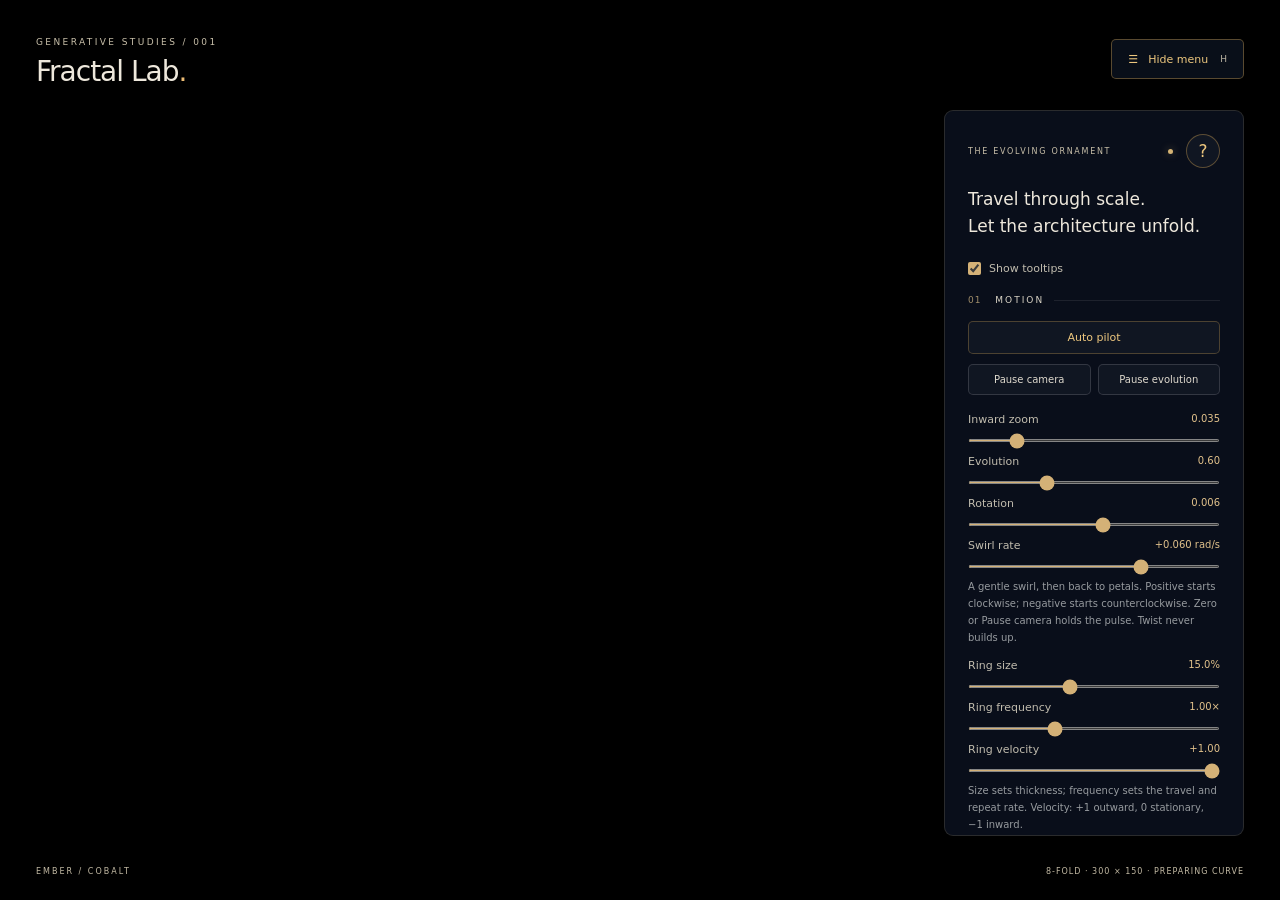
==== index.html @ a9dd4f30 "Publish offline Fractal Lab with temporary swirl pulses" ====
<!doctype html>
<html lang="en">
  <head>
    <meta charset="UTF-8" />
    <meta name="viewport" content="width=device-width, initial-scale=1.0" />
    <meta name="theme-color" content="#080d1b" />
    <link rel="icon" type="image/svg+xml" href="./icons/icon.svg" />
    <link rel="apple-touch-icon" href="./icons/icon-180.png" />
    <link rel="manifest" href="./manifest.webmanifest" />
    <meta name="apple-mobile-web-app-title" content="Fractal Lab" />
    <title>Fractal Lab — Ornamental studies</title>
    <script type="module" crossorigin src="./assets/index-C3SEgs8l.js"></script>
    <link rel="stylesheet" crossorigin href="./assets/index-BmqQsfCo.css">
  </head>
  <body>
    <canvas id="art" aria-label="Animated recursive ornamental artwork"></canvas>
    <header class="masthead">
      <div><span class="eyebrow">Generative studies / 001</span><h1>Fractal Lab<span class="title-dot">.</span></h1></div>
      <button id="toggle-panel" type="button" aria-controls="controls" aria-expanded="true"><span aria-hidden="true">☰</span><span id="menu-toggle-label">Hide menu</span><kbd>H</kbd></button>
    </header>
    <aside id="controls" aria-label="Artwork controls">
      <div class="panel-heading"><span class="eyebrow">The evolving ornament</span><div class="panel-tools"><span class="live-dot" aria-hidden="true"></span><button id="math-help" type="button" class="math-help-button" aria-label="Open the math guide" aria-haspopup="dialog" aria-controls="math-guide">?</button></div></div>
      <p class="intro">Travel through scale.<br />Let the architecture unfold.</p>
      <label class="tooltip-preference" for="tooltips-enabled"><input id="tooltips-enabled" type="checkbox" checked /> Show tooltips</label>
      <fieldset>
        <legend>01 <span>Motion</span></legend>
        <button id="auto-pilot" class="auto-pilot" aria-pressed="false">Auto pilot</button>
        <p id="motion-control-note" class="note" hidden>Auto pilot controls zoom, rotation, Swirl rate, evolution, curve parameters, Warp, Edge weave, and ring settings. Stop it to edit those values. Fractal mode, depth, repetitions, and symmetry stay adjustable.</p>
        <div class="button-pair"><button id="camera-pause" aria-pressed="false">Pause camera</button><button id="evolution-pause" aria-pressed="false">Pause evolution</button></div>
        <label for="zoom-speed">Inward zoom <output id="zoom-speed-value"></output></label>
        <input id="zoom-speed" type="range" min="0" max="0.2" step="0.001" value="0.035" />
        <label for="evolution-speed">Evolution <output id="evolution-speed-value"></output></label>
        <input id="evolution-speed" type="range" min="0" max="2" step="0.01" value="0.6" />
        <label for="rotation-speed">Rotation <output id="rotation-speed-value"></output></label>
        <input id="rotation-speed" type="range" min="-0.08" max="0.08" step="0.001" value="0.006" />
        <label for="whirlpool-speed">Swirl rate <output id="whirlpool-speed-value"></output></label>
        <input id="whirlpool-speed" type="range" min="-0.15" max="0.15" step="0.001" value="0.06" aria-describedby="whirlpool-note" />
        <p class="note" id="whirlpool-note">A gentle swirl, then back to petals. Positive starts clockwise; negative starts counterclockwise. Zero or Pause camera holds the pulse. Twist never builds up.</p>
        <label for="ring-size">Ring size <output id="ring-size-value"></output></label>
        <input id="ring-size" type="range" min="0.05" max="0.3" step="0.001" value="0.15" />
        <label for="ring-frequency">Ring frequency <output id="ring-frequency-value"></output></label>
        <input id="ring-frequency" type="range" min="0.25" max="2.5" step="0.01" value="1" />
        <label for="ring-velocity">Ring velocity <output id="ring-velocity-value"></output></label>
        <input id="ring-velocity" type="range" min="-1" max="1" step="0.01" value="1" aria-describedby="ring-note" />
        <p class="note" id="ring-note">Size sets thickness; frequency sets the travel and repeat rate. Velocity: +1 outward, 0 stationary, −1 inward.</p>
      </fieldset>
      <fieldset>
        <legend>02 <span>Structure</span></legend>
        <label for="fractal-mode">Fractal mode</label>
        <select id="fractal-mode" aria-describedby="fractal-mode-note"></select>
        <p class="note" id="fractal-mode-note"></p>
        <label for="curve-parameter"><span id="curve-parameter-label">Bend angle</span><output id="curve-parameter-value"></output></label>
        <input id="curve-parameter" type="range" min="15" max="50" step="any" value="45" aria-describedby="curve-parameter-note" />
        <p class="note" id="curve-parameter-note"></p>
        <label for="symmetry">Symmetry <output id="symmetry-value"></output></label>
        <input id="symmetry" type="range" min="3" max="16" step="1" value="8" />
        <label for="layers">Fractal depth <output id="layers-value"></output></label>
        <input id="layers" type="range" min="1" max="4" step="1" value="4" aria-describedby="structure-note" />
        <label for="repetitions">Motif repetitions <output id="repetitions-value"></output></label>
        <input id="repetitions" type="range" min="1" max="7" step="1" value="3" aria-describedby="structure-note" />
        <p class="note" id="structure-note">Depth replaces curve segments. Repetitions adds smaller copies of the motif.</p>
        <label for="edge-weave">Edge weave <output id="edge-weave-value"></output></label>
        <input id="edge-weave" type="range" min="0" max="1" step="0.01" value="1" />
        <label for="warp">Warp <output id="warp-value"></output></label>
        <input id="warp" type="range" min="0" max="1" step="0.01" value="0.3" />
        <div class="seed-row"><label for="seed">World seed</label><input id="seed" type="number" min="0" max="999999" step="1" value="104729" /></div>
      </fieldset>
      <fieldset>
        <legend>03 <span>Palette cycle</span></legend>
        <button id="palette-pause" aria-pressed="false">Pause colors</button>
        <p class="note" id="palette-status">Ember / Cobalt</p>
        <label for="palette-hold">Hold each palette <output id="palette-hold-value"></output></label>
        <input id="palette-hold" type="range" min="2" max="60" step="1" value="20" />
        <label for="palette-blend">Blend duration <output id="palette-blend-value"></output></label>
        <input id="palette-blend" type="range" min="2" max="30" step="1" value="8" />
      </fieldset>
      <details>
        <summary>Coordinates & rendering</summary>
        <p class="note">Pause a clock to revisit an exact coordinate. Seed changes select a new world.</p>
        <label for="zoom-position">Log zoom</label><input id="zoom-position" type="number" min="0" max="1000" step="0.01" value="0" />
        <label for="evolution-position">Evolution time</label><input id="evolution-position" type="number" min="0" max="100000" step="0.1" value="0" />
        <label for="ripple-position">Ripple time</label><input id="ripple-position" type="number" min="-100000" max="100000" step="0.1" value="0" />
        <label for="palette-position">Palette position</label><input id="palette-position" type="number" min="0" max="100000" step="0.01" value="0" />
        <label for="rotation-position">Rotation (radians)</label><input id="rotation-position" type="number" min="-1000" max="1000" step="0.01" value="0" />
        <label for="whirlpool-position">Swirl phase (radians)</label><input id="whirlpool-position" type="number" min="-100000" max="100000" step="0.01" value="0" />
        <label for="quality">Render scale</label><select id="quality"><option value="0.75">Economy · 75%</option><option value="1">Standard · 100%</option><option value="1.5" selected>Fine · 150%</option></select>
      </details>
      <div class="footer-actions"><button id="reset">Reset study</button><button id="fullscreen">Fullscreen ↗</button></div>
      <p class="note" id="offline-status" role="status">Preparing offline copy…</p>
      <p class="key-hints"><kbd>Space</kbd> pause all <span>·</span> <kbd>H</kbd> hide <span>·</span> <kbd>F</kbd> fullscreen</p>
    </aside>
    <footer class="caption"><span id="palette-caption">EMBER / COBALT</span><span id="status" role="status">Starting renderer…</span></footer>
    <div id="error" role="alert" hidden><h2>Unable to render</h2><p id="error-message"></p></div>
  </body>
</html>
---- assets/index-BmqQsfCo.css ----
:root{color-scheme:dark;font-family:Segoe UI,system-ui,sans-serif;color:#eee8dc;background:#080d1b;font-synthesis:none}*{box-sizing:border-box}body{margin:0}canvas{position:fixed;top:0;right:0;bottom:0;left:0;width:100%;height:100%;display:block}button,input,select{font:inherit}button{cursor:pointer;color:#dfdace;border:1px solid #ffffff25;background:#141b27b3;padding:9px 12px;border-radius:5px;font-size:11px}button:hover{border-color:#cbb780a0;background:#26303c}button[aria-pressed=true]{color:#edc77e;border-color:#a98649}:focus-visible{outline:2px solid #e6bf7c;outline-offset:4px}.masthead{position:fixed;inset:30px 36px auto;display:flex;justify-content:space-between;align-items:center;pointer-events:none}.masthead button{pointer-events:auto;background:#0c1420c9}#toggle-panel{display:inline-flex;align-items:center;gap:10px;min-height:40px;padding:10px 16px;color:#edc77e;border-color:#a9864980}.eyebrow{font-size:9px;text-transform:uppercase;letter-spacing:2.4px;color:#c8bfa9}h1{font-size:28px;margin:6px 0 0;font-weight:400;letter-spacing:-1px}.title-dot{color:#edbc74}#controls{position:fixed;right:36px;top:110px;bottom:64px;width:300px;max-height:780px;overflow-y:auto;padding:23px;border:1px solid #d8c29228;border-radius:9px;background:#0a101dea;-webkit-backdrop-filter:blur(18px);backdrop-filter:blur(18px);scrollbar-width:thin;scrollbar-color:#5b5543 transparent}.panel-heading{display:flex;align-items:center;justify-content:space-between}.panel-heading .eyebrow{font-size:8px;letter-spacing:1.7px}.live-dot{width:5px;height:5px;border-radius:50%;background:#d6b475;box-shadow:0 0 8px #d6b47577}.intro{font-size:17px;font-weight:300;line-height:1.6;margin:18px 0 22px}fieldset{margin:0 0 20px;padding:16px 0 0;border:0;border-top:1px solid #ffffff16}legend{padding:0 10px 0 0;font-size:9px;letter-spacing:1px;color:#a18e6a}legend span{margin-left:10px;color:#dad4c6;text-transform:uppercase;letter-spacing:2px}label{display:flex;justify-content:space-between;font-size:11px;color:#c1bcae;margin-top:13px}label.has-help{cursor:help}.tooltip-preference{justify-content:flex-start;align-items:center;gap:8px;margin:0 0 20px;cursor:pointer}.tooltip-preference input{margin:0;accent-color:#d4b177}.parameter-tooltip{position:fixed;z-index:10;width:max-content;max-width:min(280px,calc(100vw - 16px));padding:10px 12px;border:1px solid #a9864980;border-radius:6px;background:#111b2b;color:#eee8dc;box-shadow:0 6px 24px #0008;font-size:11px;line-height:1.6;overflow-wrap:break-word}output{color:#e1c18b;font-size:10px;font-variant-numeric:tabular-nums}input[type=range]{width:100%;height:3px;margin:13px 0 3px;display:block;accent-color:#d4b177;cursor:pointer}.button-pair{display:flex;gap:7px;margin-bottom:18px}.button-pair button{flex:1;padding:9px 4px;font-size:10px}.auto-pilot{width:100%;margin-bottom:10px;color:#edc77e;border-color:#a9864966}.auto-pilot[aria-pressed=true]{background:#5b4426;border-color:#edc77e}input[type=number],select{width:100%;margin-top:8px;padding:8px 9px;border:1px solid #ffffff24;border-radius:4px;color:#e4c796;background:#ffffff05;font-size:11px;font-variant-numeric:tabular-nums}select option{color:#e4c796;background:#141b27}.seed-row{display:flex;align-items:center;justify-content:space-between;margin-top:14px}.seed-row label{margin:0}.seed-row input{width:106px;margin:0}details{border-top:1px solid #ffffff16;padding-top:15px}summary{cursor:pointer;font-size:10px;color:#b8b3a8}.note{font-size:10px;line-height:1.7;color:#979b9f}.footer-actions{display:flex;justify-content:space-between;margin-top:22px;gap:10px}.footer-actions button{flex:1;font-size:10px}.key-hints{font-size:8px;color:#8f949b;margin:17px 0 0;text-align:center;white-space:nowrap}.key-hints span{margin:0 3px}kbd{font-family:inherit;font-size:9px;color:#bcb5a4}.masthead kbd{margin-left:2px}.caption{position:fixed;inset:auto 36px 24px;display:flex;justify-content:space-between;font-size:8px;letter-spacing:2px;color:#c3baa4;pointer-events:none;text-shadow:0 1px 5px #000}#status{text-align:right;letter-spacing:1px}#palette-caption{max-width:60%;overflow:hidden;white-space:nowrap;text-overflow:ellipsis}[hidden]{display:none!important}#error{position:fixed;left:50%;top:50%;transform:translate(-50%,-50%);width:min(90vw,580px);padding:30px;background:#131b2b;border:1px solid #e1b872;border-radius:8px}#error p{white-space:pre-wrap;overflow-wrap:anywhere;font-size:13px;line-height:1.7}@media(max-width:650px){.masthead{inset:20px 20px auto}h1{font-size:24px}.eyebrow{font-size:7px}#controls{right:20px;top:95px;bottom:52px;width:min(280px,calc(100vw - 40px));padding:19px}.caption{inset:auto 20px 18px;font-size:7px;letter-spacing:1px}}.panel-tools{display:flex;align-items:center;gap:13px}.math-help-button{width:34px;height:34px;padding:0;border-radius:50%;border-color:#a9864980;color:#edc77e;font-size:17px}.math-guide{--math-gold: #e7bf78;--math-blue: #7eadd8;--math-grid: #ffffff1c;width:min(880px,calc(100vw - 32px));max-height:calc(100dvh - 32px);padding:0;border:1px solid #a9864970;border-radius:12px;color:#ddd9ce;background:#0e1727;box-shadow:0 24px 100px #0009}.math-guide[open]{display:flex;flex-direction:column}.math-guide::backdrop{background:#020712d9;-webkit-backdrop-filter:blur(5px);backdrop-filter:blur(5px)}.math-guide-header{display:flex;justify-content:space-between;align-items:center;gap:20px;flex:none;padding:25px 32px 23px;border-bottom:1px solid #ffffff18}.math-guide-header h2{margin:8px 0 0;font-size:clamp(22px,4vw,32px);font-weight:400;letter-spacing:-.8px}.math-guide-close{flex:none;width:38px;height:38px;padding:0;font-size:26px;line-height:1}.math-guide-content{min-height:0;overflow-y:auto;overscroll-behavior:contain;padding:26px 32px 36px;font-size:14px;line-height:1.8;scrollbar-width:thin;scrollbar-color:#6c5b3c transparent}.math-guide-content p{margin:0 0 15px}.math-guide-content .math-guide-lead{font:25px/1.4 Georgia,serif;color:#f0e8d6}.math-guide-note{color:#a4afbd;font-size:12px}.math-guide-nav{display:flex;flex-wrap:wrap;gap:8px;margin:24px 0 28px}.math-guide-nav a{padding:5px 10px;border:1px solid #ffffff22;border-radius:20px;color:#d9c08d;font-size:11px;text-decoration:none}.math-guide-nav a:hover{background:#ffffff0a;border-color:#a9864980}.math-guide-section{scroll-margin-top:20px;margin:0 0 30px;padding:28px 0 0;border-top:1px solid #ffffff18}.math-guide-section h3{margin:10px 0 15px;color:#f0e8d6;font-size:23px;line-height:1.4;font-weight:400}.math-guide-section strong{color:#edcf98;font-weight:500}.math-guide code{padding:2px 4px;border-radius:3px;background:#ffffff08;color:#e7cf9d;font-size:.9em;overflow-wrap:anywhere}.math-formula{margin:18px 0;padding:15px 18px;border-left:2px solid #a98649;background:#ffffff04;color:#edcf98;font:18px/1.7 Georgia,serif;overflow-wrap:anywhere}.math-figure{margin:20px auto;padding:18px;border:1px solid #ffffff18;border-radius:8px;background:#080f1d;max-width:360px}.math-figure-wide{max-width:540px}.math-figure svg{display:block;width:100%;height:auto;max-height:270px}.math-figure figcaption{margin-top:12px;color:#9caaba;font-size:11px;line-height:1.7}.math-figure label{margin:9px 0 0;color:#ddd4c1;font-size:12px}.math-figure input[type=range]{height:18px;margin:7px 0 10px}.math-legend{display:flex;flex-wrap:wrap;gap:14px}.math-key-gold{color:var(--math-gold)}.math-key-blue{color:var(--math-blue)}.math-diagram-grid{fill:none;stroke:var(--math-grid);stroke-width:1}.math-diagram-curve{fill:none;stroke:var(--math-gold);stroke-width:1.8;stroke-linecap:round;stroke-linejoin:round}.math-diagram-blue{stroke:var(--math-blue)}.math-diagram-point{fill:var(--math-gold)}.math-diagram-text{fill:#97a7b9;font:11px Segoe UI,sans-serif}.math-weave-figures{display:grid;grid-template-columns:1fr 1fr;gap:14px}.math-weave-figures .math-figure{width:100%;margin:8px 0 20px;padding:12px}.math-control-link{padding:7px 0;border:0;color:var(--math-gold);background:transparent;font-size:12px;text-align:left}.math-control-link:hover{background:transparent;color:#ffe2a9;text-decoration:underline}.math-details{margin:18px 0 12px;padding:13px 16px;border:1px solid #ffffff18;border-radius:5px}.math-details summary{color:#d9c08d;font-size:12px}.math-details p{margin:14px 0 0}.math-guide-experiment{margin-bottom:0}@media(max-width:550px){.math-guide{width:calc(100vw - 16px);max-height:calc(100dvh - 16px);border-radius:8px}.math-guide-header{padding:19px 18px;gap:10px}.math-guide-content{padding:21px 18px 28px;font-size:13px}.math-guide-section h3{font-size:21px}.math-formula{padding:12px;font-size:16px}.math-figure{padding:12px}}
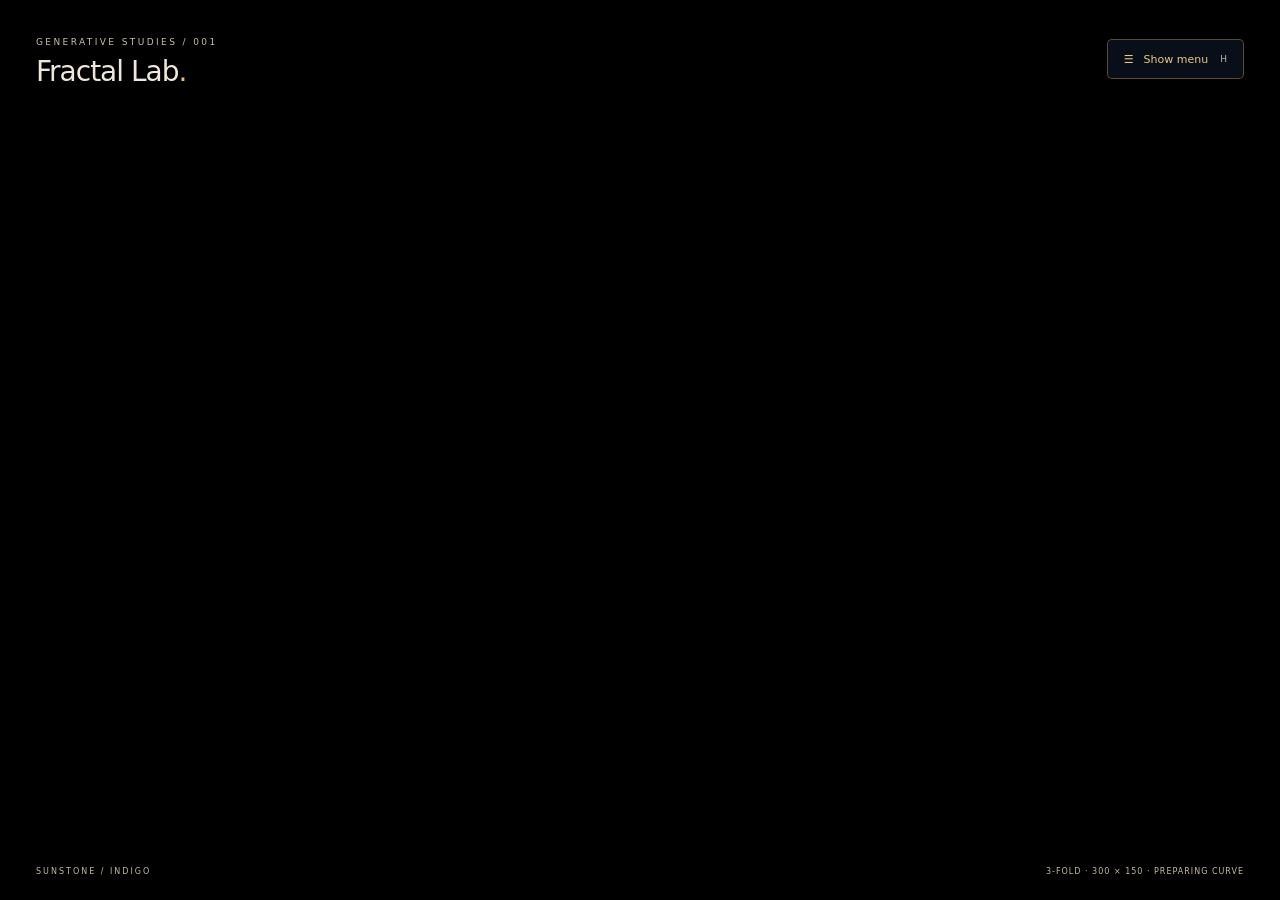
==== commit 293c89af: "Publish randomized startup and twenty shuffled color themes" ====
--- a/index.html
+++ b/index.html
@@ -1,5 +1,5 @@
 <!doctype html>
-<html lang="en">
+<html data-fractal-build="e21e4a3209cf354b" lang="en">
   <head>
     <meta charset="UTF-8" />
     <meta name="viewport" content="width=device-width, initial-scale=1.0" />
@@ -9,23 +9,23 @@
     <link rel="manifest" href="./manifest.webmanifest" />
     <meta name="apple-mobile-web-app-title" content="Fractal Lab" />
     <title>Fractal Lab — Ornamental studies</title>
-    <script type="module" crossorigin src="./assets/index-C3SEgs8l.js"></script>
-    <link rel="stylesheet" crossorigin href="./assets/index-BmqQsfCo.css">
+    <script type="module" crossorigin src="./assets/index-C9cMikE-.js"></script>
+    <link rel="stylesheet" crossorigin href="./assets/index-BWIgulho.css">
   </head>
   <body>
     <canvas id="art" aria-label="Animated recursive ornamental artwork"></canvas>
     <header class="masthead">
       <div><span class="eyebrow">Generative studies / 001</span><h1>Fractal Lab<span class="title-dot">.</span></h1></div>
-      <button id="toggle-panel" type="button" aria-controls="controls" aria-expanded="true"><span aria-hidden="true">☰</span><span id="menu-toggle-label">Hide menu</span><kbd>H</kbd></button>
+      <button id="toggle-panel" type="button" aria-controls="controls" aria-expanded="false"><span aria-hidden="true">☰</span><span id="menu-toggle-label">Show menu</span><kbd>H</kbd></button>
     </header>
-    <aside id="controls" aria-label="Artwork controls">
+    <aside id="controls" aria-label="Artwork controls" hidden>
       <div class="panel-heading"><span class="eyebrow">The evolving ornament</span><div class="panel-tools"><span class="live-dot" aria-hidden="true"></span><button id="math-help" type="button" class="math-help-button" aria-label="Open the math guide" aria-haspopup="dialog" aria-controls="math-guide">?</button></div></div>
       <p class="intro">Travel through scale.<br />Let the architecture unfold.</p>
       <label class="tooltip-preference" for="tooltips-enabled"><input id="tooltips-enabled" type="checkbox" checked /> Show tooltips</label>
       <fieldset>
         <legend>01 <span>Motion</span></legend>
-        <button id="auto-pilot" class="auto-pilot" aria-pressed="false">Auto pilot</button>
-        <p id="motion-control-note" class="note" hidden>Auto pilot controls zoom, rotation, Swirl rate, evolution, curve parameters, Warp, Edge weave, and ring settings. Stop it to edit those values. Fractal mode, depth, repetitions, and symmetry stay adjustable.</p>
+        <button id="auto-pilot" class="auto-pilot" aria-pressed="true">Stop auto pilot</button>
+        <p id="motion-control-note" class="note">Auto pilot controls zoom, rotation, Swirl rate, evolution, curve parameters, Warp, Edge weave, and ring settings. Stop it to edit those values. Fractal mode, depth, repetitions, and symmetry stay adjustable.</p>
         <div class="button-pair"><button id="camera-pause" aria-pressed="false">Pause camera</button><button id="evolution-pause" aria-pressed="false">Pause evolution</button></div>
         <label for="zoom-speed">Inward zoom <output id="zoom-speed-value"></output></label>
         <input id="zoom-speed" type="range" min="0" max="0.2" step="0.001" value="0.035" />
@@ -57,7 +57,7 @@
         <label for="layers">Fractal depth <output id="layers-value"></output></label>
         <input id="layers" type="range" min="1" max="4" step="1" value="4" aria-describedby="structure-note" />
         <label for="repetitions">Motif repetitions <output id="repetitions-value"></output></label>
-        <input id="repetitions" type="range" min="1" max="7" step="1" value="3" aria-describedby="structure-note" />
+        <input id="repetitions" type="range" min="1" max="7" step="1" value="6" aria-describedby="structure-note" />
         <p class="note" id="structure-note">Depth replaces curve segments. Repetitions adds smaller copies of the motif.</p>
         <label for="edge-weave">Edge weave <output id="edge-weave-value"></output></label>
         <input id="edge-weave" type="range" min="0" max="1" step="0.01" value="1" />
@@ -68,7 +68,7 @@
       <fieldset>
         <legend>03 <span>Palette cycle</span></legend>
         <button id="palette-pause" aria-pressed="false">Pause colors</button>
-        <p class="note" id="palette-status">Ember / Cobalt</p>
+        <p class="note" id="palette-status">Choosing palette…</p>
         <label for="palette-hold">Hold each palette <output id="palette-hold-value"></output></label>
         <input id="palette-hold" type="range" min="2" max="60" step="1" value="20" />
         <label for="palette-blend">Blend duration <output id="palette-blend-value"></output></label>
@@ -87,9 +87,10 @@
       </details>
       <div class="footer-actions"><button id="reset">Reset study</button><button id="fullscreen">Fullscreen ↗</button></div>
       <p class="note" id="offline-status" role="status">Preparing offline copy…</p>
+      <p class="app-update"><a id="update-app" href="/refresh.html">Check for updates</a><span id="app-version"></span></p>
       <p class="key-hints"><kbd>Space</kbd> pause all <span>·</span> <kbd>H</kbd> hide <span>·</span> <kbd>F</kbd> fullscreen</p>
     </aside>
-    <footer class="caption"><span id="palette-caption">EMBER / COBALT</span><span id="status" role="status">Starting renderer…</span></footer>
+    <footer class="caption"><span id="palette-caption">CHOOSING PALETTE…</span><span id="status" role="status">Starting renderer…</span></footer>
     <div id="error" role="alert" hidden><h2>Unable to render</h2><p id="error-message"></p></div>
   </body>
 </html>
--- a/assets/index-BWIgulho.css
+++ b/assets/index-BWIgulho.css
@@ -0,0 +1 @@
+:root{color-scheme:dark;font-family:Segoe UI,system-ui,sans-serif;color:#eee8dc;background:#080d1b;font-synthesis:none}*{box-sizing:border-box}body{margin:0}canvas{position:fixed;top:0;right:0;bottom:0;left:0;width:100%;height:100%;display:block}button,input,select{font:inherit}button{cursor:pointer;color:#dfdace;border:1px solid #ffffff25;background:#141b27b3;padding:9px 12px;border-radius:5px;font-size:11px}button:hover{border-color:#cbb780a0;background:#26303c}button[aria-pressed=true]{color:#edc77e;border-color:#a98649}:focus-visible{outline:2px solid #e6bf7c;outline-offset:4px}.masthead{position:fixed;inset:30px 36px auto;display:flex;justify-content:space-between;align-items:center;pointer-events:none}.masthead button{pointer-events:auto;background:#0c1420c9}#toggle-panel{display:inline-flex;align-items:center;gap:10px;min-height:40px;padding:10px 16px;color:#edc77e;border-color:#a9864980}.eyebrow{font-size:9px;text-transform:uppercase;letter-spacing:2.4px;color:#c8bfa9}h1{font-size:28px;margin:6px 0 0;font-weight:400;letter-spacing:-1px}.title-dot{color:#edbc74}#controls{position:fixed;right:36px;top:110px;bottom:64px;width:300px;max-height:780px;overflow-y:auto;padding:23px;border:1px solid #d8c29228;border-radius:9px;background:#0a101dea;-webkit-backdrop-filter:blur(18px);backdrop-filter:blur(18px);scrollbar-width:thin;scrollbar-color:#5b5543 transparent}.panel-heading{display:flex;align-items:center;justify-content:space-between}.panel-heading .eyebrow{font-size:8px;letter-spacing:1.7px}.live-dot{width:5px;height:5px;border-radius:50%;background:#d6b475;box-shadow:0 0 8px #d6b47577}.intro{font-size:17px;font-weight:300;line-height:1.6;margin:18px 0 22px}fieldset{margin:0 0 20px;padding:16px 0 0;border:0;border-top:1px solid #ffffff16}legend{padding:0 10px 0 0;font-size:9px;letter-spacing:1px;color:#a18e6a}legend span{margin-left:10px;color:#dad4c6;text-transform:uppercase;letter-spacing:2px}label{display:flex;justify-content:space-between;font-size:11px;color:#c1bcae;margin-top:13px}label.has-help{cursor:help}.tooltip-preference{justify-content:flex-start;align-items:center;gap:8px;margin:0 0 20px;cursor:pointer}.tooltip-preference input{margin:0;accent-color:#d4b177}.parameter-tooltip{position:fixed;z-index:10;width:max-content;max-width:min(280px,calc(100vw - 16px));padding:10px 12px;border:1px solid #a9864980;border-radius:6px;background:#111b2b;color:#eee8dc;box-shadow:0 6px 24px #0008;font-size:11px;line-height:1.6;overflow-wrap:break-word}output{color:#e1c18b;font-size:10px;font-variant-numeric:tabular-nums}input[type=range]{width:100%;height:3px;margin:13px 0 3px;display:block;accent-color:#d4b177;cursor:pointer}.button-pair{display:flex;gap:7px;margin-bottom:18px}.button-pair button{flex:1;padding:9px 4px;font-size:10px}.auto-pilot{width:100%;margin-bottom:10px;color:#edc77e;border-color:#a9864966}.auto-pilot[aria-pressed=true]{background:#5b4426;border-color:#edc77e}input[type=number],select{width:100%;margin-top:8px;padding:8px 9px;border:1px solid #ffffff24;border-radius:4px;color:#e4c796;background:#ffffff05;font-size:11px;font-variant-numeric:tabular-nums}select option{color:#e4c796;background:#141b27}.seed-row{display:flex;align-items:center;justify-content:space-between;margin-top:14px}.seed-row label{margin:0}.seed-row input{width:106px;margin:0}details{border-top:1px solid #ffffff16;padding-top:15px}summary{cursor:pointer;font-size:10px;color:#b8b3a8}.note{font-size:10px;line-height:1.7;color:#979b9f}.footer-actions{display:flex;justify-content:space-between;margin-top:22px;gap:10px}.footer-actions button{flex:1;font-size:10px}.app-update{display:flex;align-items:center;justify-content:space-between;gap:8px;font-size:10px;color:#979b9f}.app-update a{color:#e1c18b;text-underline-offset:3px}.key-hints{font-size:8px;color:#8f949b;margin:17px 0 0;text-align:center;white-space:nowrap}.key-hints span{margin:0 3px}kbd{font-family:inherit;font-size:9px;color:#bcb5a4}.masthead kbd{margin-left:2px}.caption{position:fixed;inset:auto 36px 24px;display:flex;justify-content:space-between;font-size:8px;letter-spacing:2px;color:#c3baa4;pointer-events:none;text-shadow:0 1px 5px #000}#status{text-align:right;letter-spacing:1px}#palette-caption{max-width:60%;overflow:hidden;white-space:nowrap;text-overflow:ellipsis}[hidden]{display:none!important}#error{position:fixed;left:50%;top:50%;transform:translate(-50%,-50%);width:min(90vw,580px);padding:30px;background:#131b2b;border:1px solid #e1b872;border-radius:8px}#error p{white-space:pre-wrap;overflow-wrap:anywhere;font-size:13px;line-height:1.7}@media(max-width:650px){.masthead{inset:20px 20px auto}h1{font-size:24px}.eyebrow{font-size:7px}#controls{right:20px;top:95px;bottom:52px;width:min(280px,calc(100vw - 40px));padding:19px}.caption{inset:auto 20px 18px;font-size:7px;letter-spacing:1px}}.panel-tools{display:flex;align-items:center;gap:13px}.math-help-button{width:34px;height:34px;padding:0;border-radius:50%;border-color:#a9864980;color:#edc77e;font-size:17px}.math-guide{--math-gold: #e7bf78;--math-blue: #7eadd8;--math-grid: #ffffff1c;width:min(880px,calc(100vw - 32px));max-height:calc(100dvh - 32px);padding:0;border:1px solid #a9864970;border-radius:12px;color:#ddd9ce;background:#0e1727;box-shadow:0 24px 100px #0009}.math-guide[open]{display:flex;flex-direction:column}.math-guide::backdrop{background:#020712d9;-webkit-backdrop-filter:blur(5px);backdrop-filter:blur(5px)}.math-guide-header{display:flex;justify-content:space-between;align-items:center;gap:20px;flex:none;padding:25px 32px 23px;border-bottom:1px solid #ffffff18}.math-guide-header h2{margin:8px 0 0;font-size:clamp(22px,4vw,32px);font-weight:400;letter-spacing:-.8px}.math-guide-close{flex:none;width:38px;height:38px;padding:0;font-size:26px;line-height:1}.math-guide-content{min-height:0;overflow-y:auto;overscroll-behavior:contain;padding:26px 32px 36px;font-size:14px;line-height:1.8;scrollbar-width:thin;scrollbar-color:#6c5b3c transparent}.math-guide-content p{margin:0 0 15px}.math-guide-content .math-guide-lead{font:25px/1.4 Georgia,serif;color:#f0e8d6}.math-guide-note{color:#a4afbd;font-size:12px}.math-guide-nav{display:flex;flex-wrap:wrap;gap:8px;margin:24px 0 28px}.math-guide-nav a{padding:5px 10px;border:1px solid #ffffff22;border-radius:20px;color:#d9c08d;font-size:11px;text-decoration:none}.math-guide-nav a:hover{background:#ffffff0a;border-color:#a9864980}.math-guide-section{scroll-margin-top:20px;margin:0 0 30px;padding:28px 0 0;border-top:1px solid #ffffff18}.math-guide-section h3{margin:10px 0 15px;color:#f0e8d6;font-size:23px;line-height:1.4;font-weight:400}.math-guide-section strong{color:#edcf98;font-weight:500}.math-guide code{padding:2px 4px;border-radius:3px;background:#ffffff08;color:#e7cf9d;font-size:.9em;overflow-wrap:anywhere}.math-formula{margin:18px 0;padding:15px 18px;border-left:2px solid #a98649;background:#ffffff04;color:#edcf98;font:18px/1.7 Georgia,serif;overflow-wrap:anywhere}.math-figure{margin:20px auto;padding:18px;border:1px solid #ffffff18;border-radius:8px;background:#080f1d;max-width:360px}.math-figure-wide{max-width:540px}.math-figure svg{display:block;width:100%;height:auto;max-height:270px}.math-figure figcaption{margin-top:12px;color:#9caaba;font-size:11px;line-height:1.7}.math-figure label{margin:9px 0 0;color:#ddd4c1;font-size:12px}.math-figure input[type=range]{height:18px;margin:7px 0 10px}.math-legend{display:flex;flex-wrap:wrap;gap:14px}.math-key-gold{color:var(--math-gold)}.math-key-blue{color:var(--math-blue)}.math-diagram-grid{fill:none;stroke:var(--math-grid);stroke-width:1}.math-diagram-curve{fill:none;stroke:var(--math-gold);stroke-width:1.8;stroke-linecap:round;stroke-linejoin:round}.math-diagram-blue{stroke:var(--math-blue)}.math-diagram-point{fill:var(--math-gold)}.math-diagram-text{fill:#97a7b9;font:11px Segoe UI,sans-serif}.math-weave-figures{display:grid;grid-template-columns:1fr 1fr;gap:14px}.math-weave-figures .math-figure{width:100%;margin:8px 0 20px;padding:12px}.math-control-link{padding:7px 0;border:0;color:var(--math-gold);background:transparent;font-size:12px;text-align:left}.math-control-link:hover{background:transparent;color:#ffe2a9;text-decoration:underline}.math-details{margin:18px 0 12px;padding:13px 16px;border:1px solid #ffffff18;border-radius:5px}.math-details summary{color:#d9c08d;font-size:12px}.math-details p{margin:14px 0 0}.math-guide-experiment{margin-bottom:0}@media(max-width:550px){.math-guide{width:calc(100vw - 16px);max-height:calc(100dvh - 16px);border-radius:8px}.math-guide-header{padding:19px 18px;gap:10px}.math-guide-content{padding:21px 18px 28px;font-size:13px}.math-guide-section h3{font-size:21px}.math-formula{padding:12px;font-size:16px}.math-figure{padding:12px}}
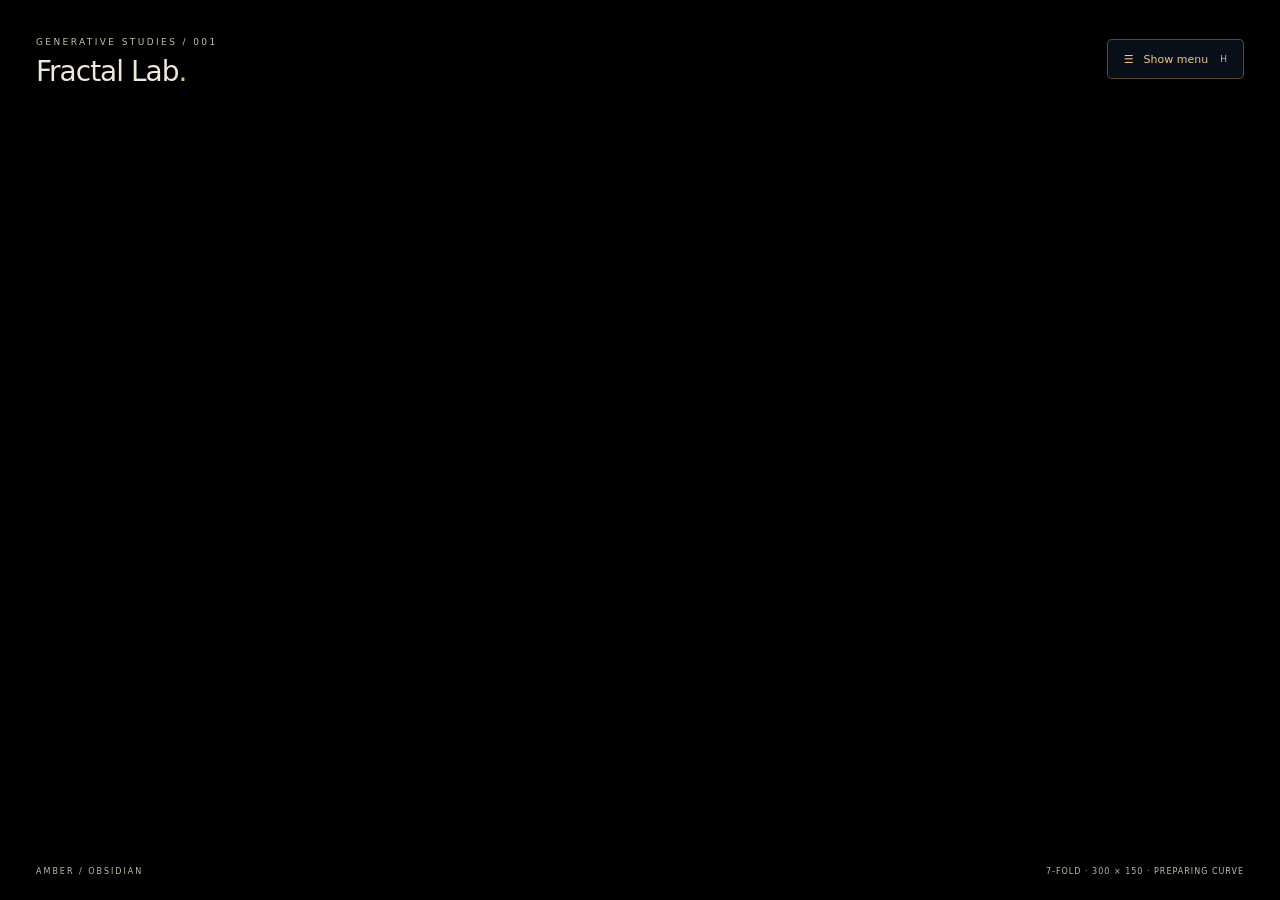
==== commit 8fa78014: "Publish app-relative update link for mobile installs" ====
--- a/index.html
+++ b/index.html
@@ -1,5 +1,5 @@
 <!doctype html>
-<html data-fractal-build="e21e4a3209cf354b" lang="en">
+<html data-fractal-build="0bbac8f01524cb2e" lang="en">
   <head>
     <meta charset="UTF-8" />
     <meta name="viewport" content="width=device-width, initial-scale=1.0" />
@@ -87,7 +87,7 @@
       </details>
       <div class="footer-actions"><button id="reset">Reset study</button><button id="fullscreen">Fullscreen ↗</button></div>
       <p class="note" id="offline-status" role="status">Preparing offline copy…</p>
-      <p class="app-update"><a id="update-app" href="/refresh.html">Check for updates</a><span id="app-version"></span></p>
+      <p class="app-update"><a id="update-app" href="./refresh.html">Check for updates</a><span id="app-version"></span></p>
       <p class="key-hints"><kbd>Space</kbd> pause all <span>·</span> <kbd>H</kbd> hide <span>·</span> <kbd>F</kbd> fullscreen</p>
     </aside>
     <footer class="caption"><span id="palette-caption">CHOOSING PALETTE…</span><span id="status" role="status">Starting renderer…</span></footer>
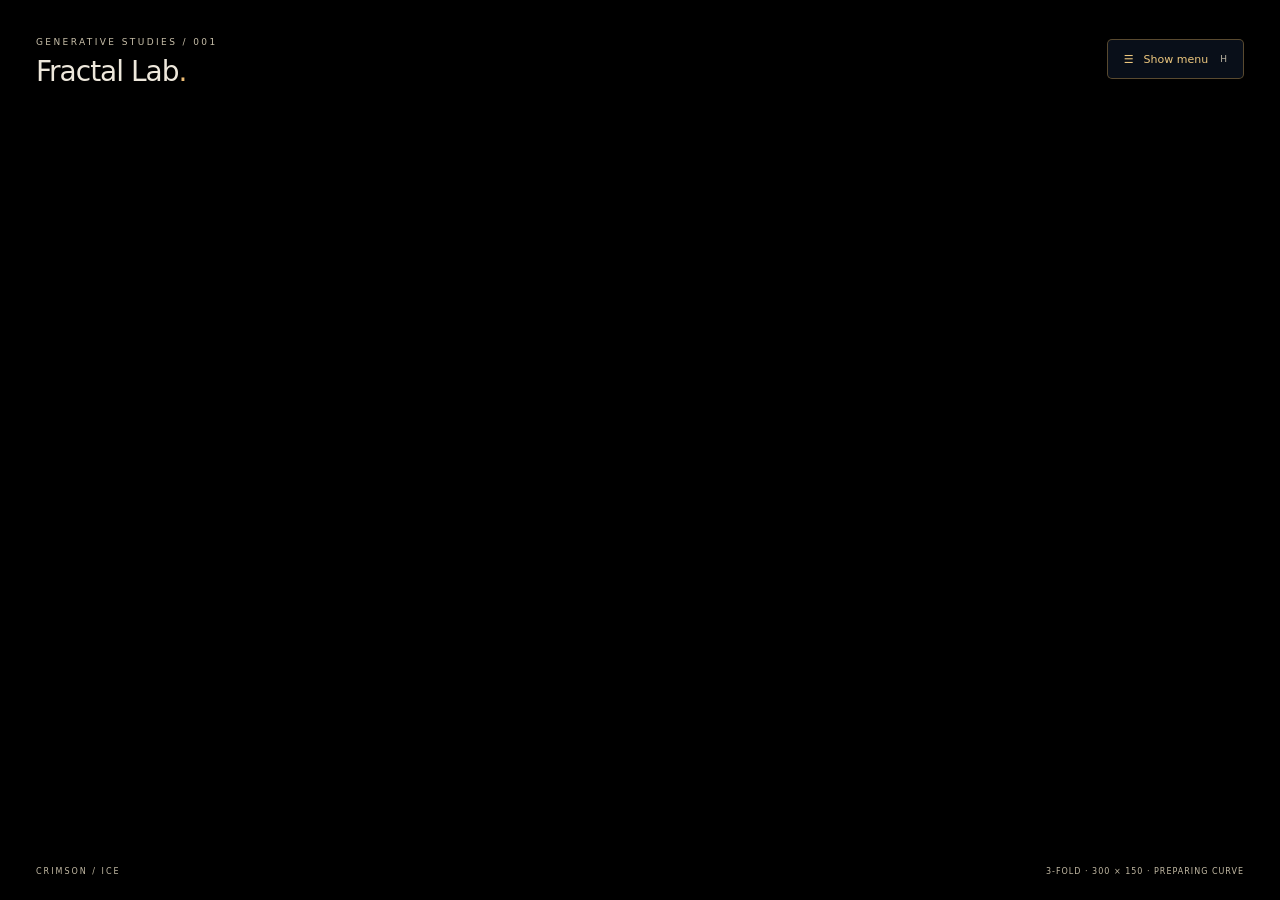
==== commit 5d87e48c: "Publish verified mobile updates with fresh precached app content" ====
--- a/index.html
+++ b/index.html
@@ -1,5 +1,5 @@
 <!doctype html>
-<html data-fractal-build="0bbac8f01524cb2e" lang="en">
+<html data-fractal-build="10195e5b3ea57902" lang="en">
   <head>
     <meta charset="UTF-8" />
     <meta name="viewport" content="width=device-width, initial-scale=1.0" />
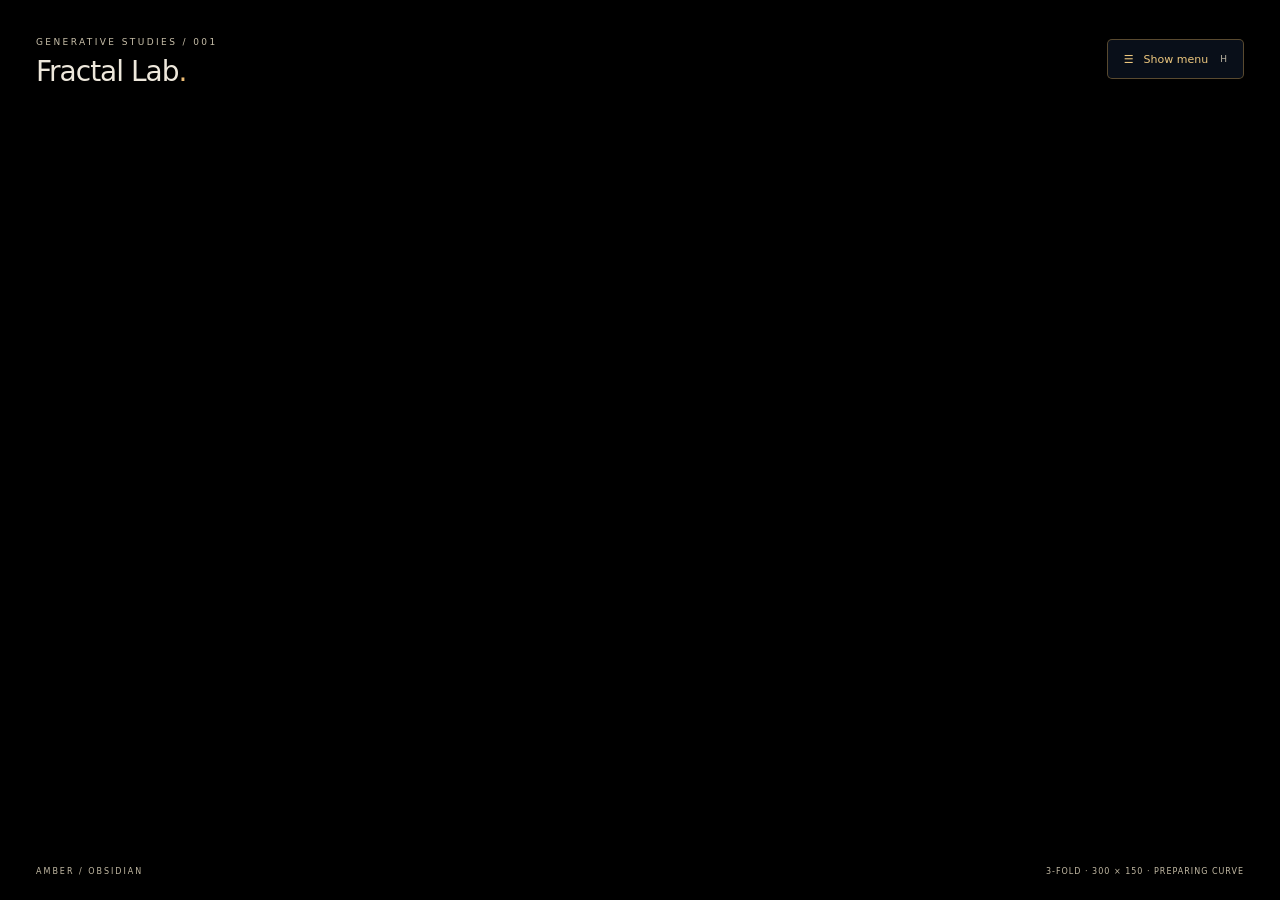
==== commit 65ccd76b: "Publish clearer in-app explanation of arch equations and crossings" ====
--- a/index.html
+++ b/index.html
@@ -1,5 +1,5 @@
 <!doctype html>
-<html data-fractal-build="10195e5b3ea57902" lang="en">
+<html data-fractal-build="1db9522aaa0b100e" lang="en">
   <head>
     <meta charset="UTF-8" />
     <meta name="viewport" content="width=device-width, initial-scale=1.0" />
@@ -9,7 +9,7 @@
     <link rel="manifest" href="./manifest.webmanifest" />
     <meta name="apple-mobile-web-app-title" content="Fractal Lab" />
     <title>Fractal Lab — Ornamental studies</title>
-    <script type="module" crossorigin src="./assets/index-C9cMikE-.js"></script>
+    <script type="module" crossorigin src="./assets/index-sQYzquAX.js"></script>
     <link rel="stylesheet" crossorigin href="./assets/index-BWIgulho.css">
   </head>
   <body>
